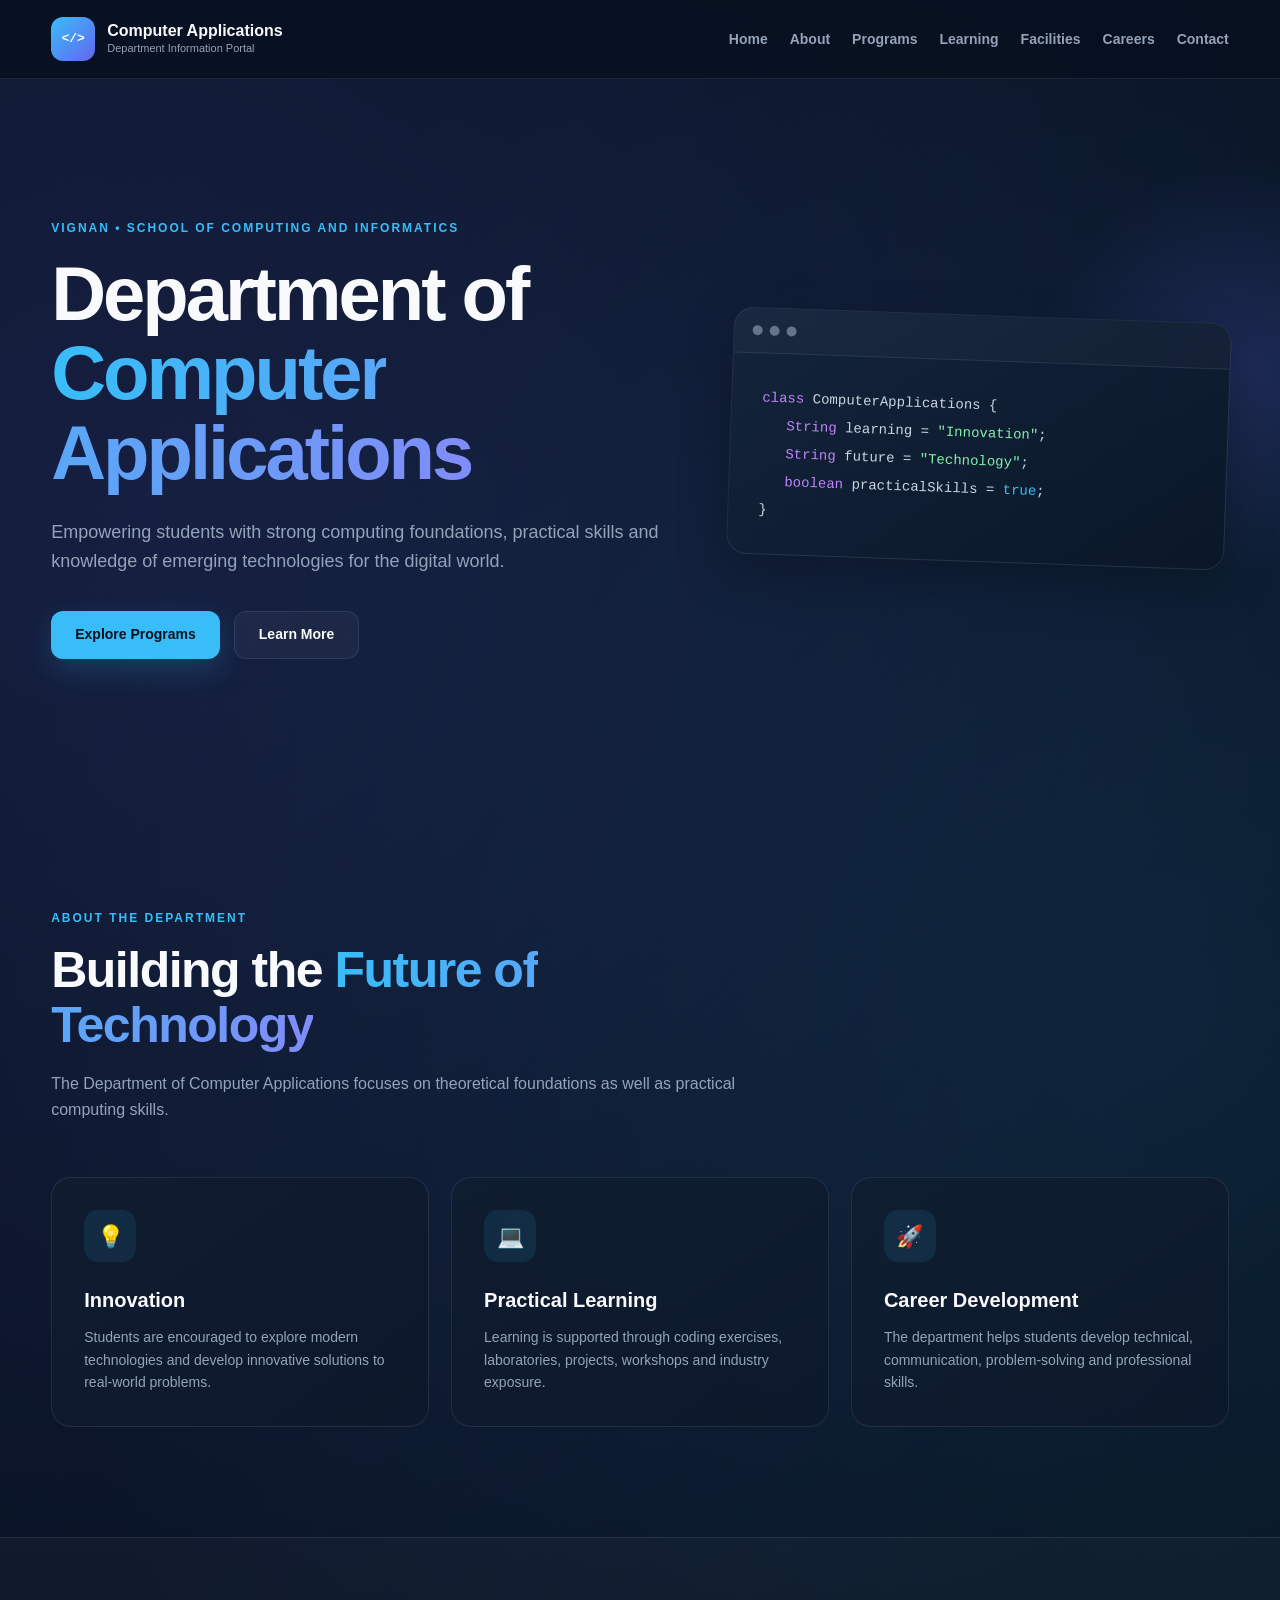
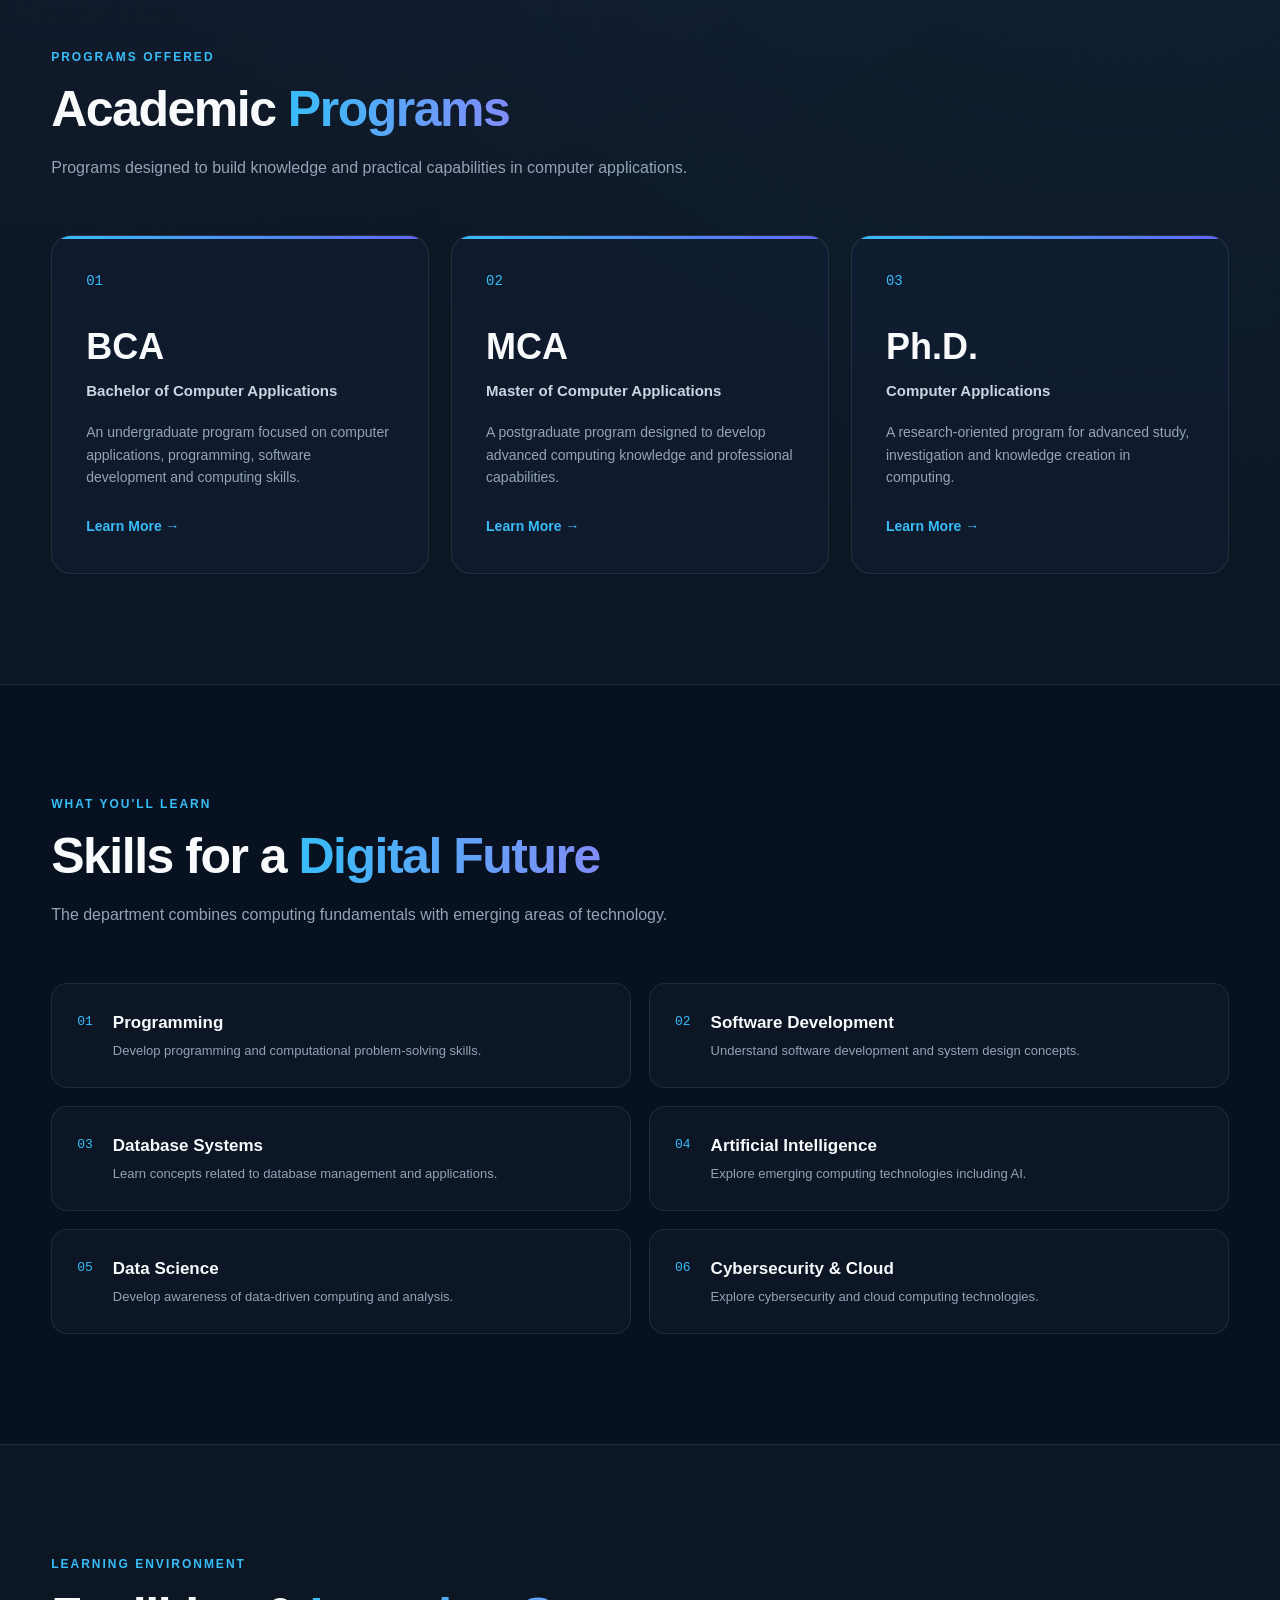
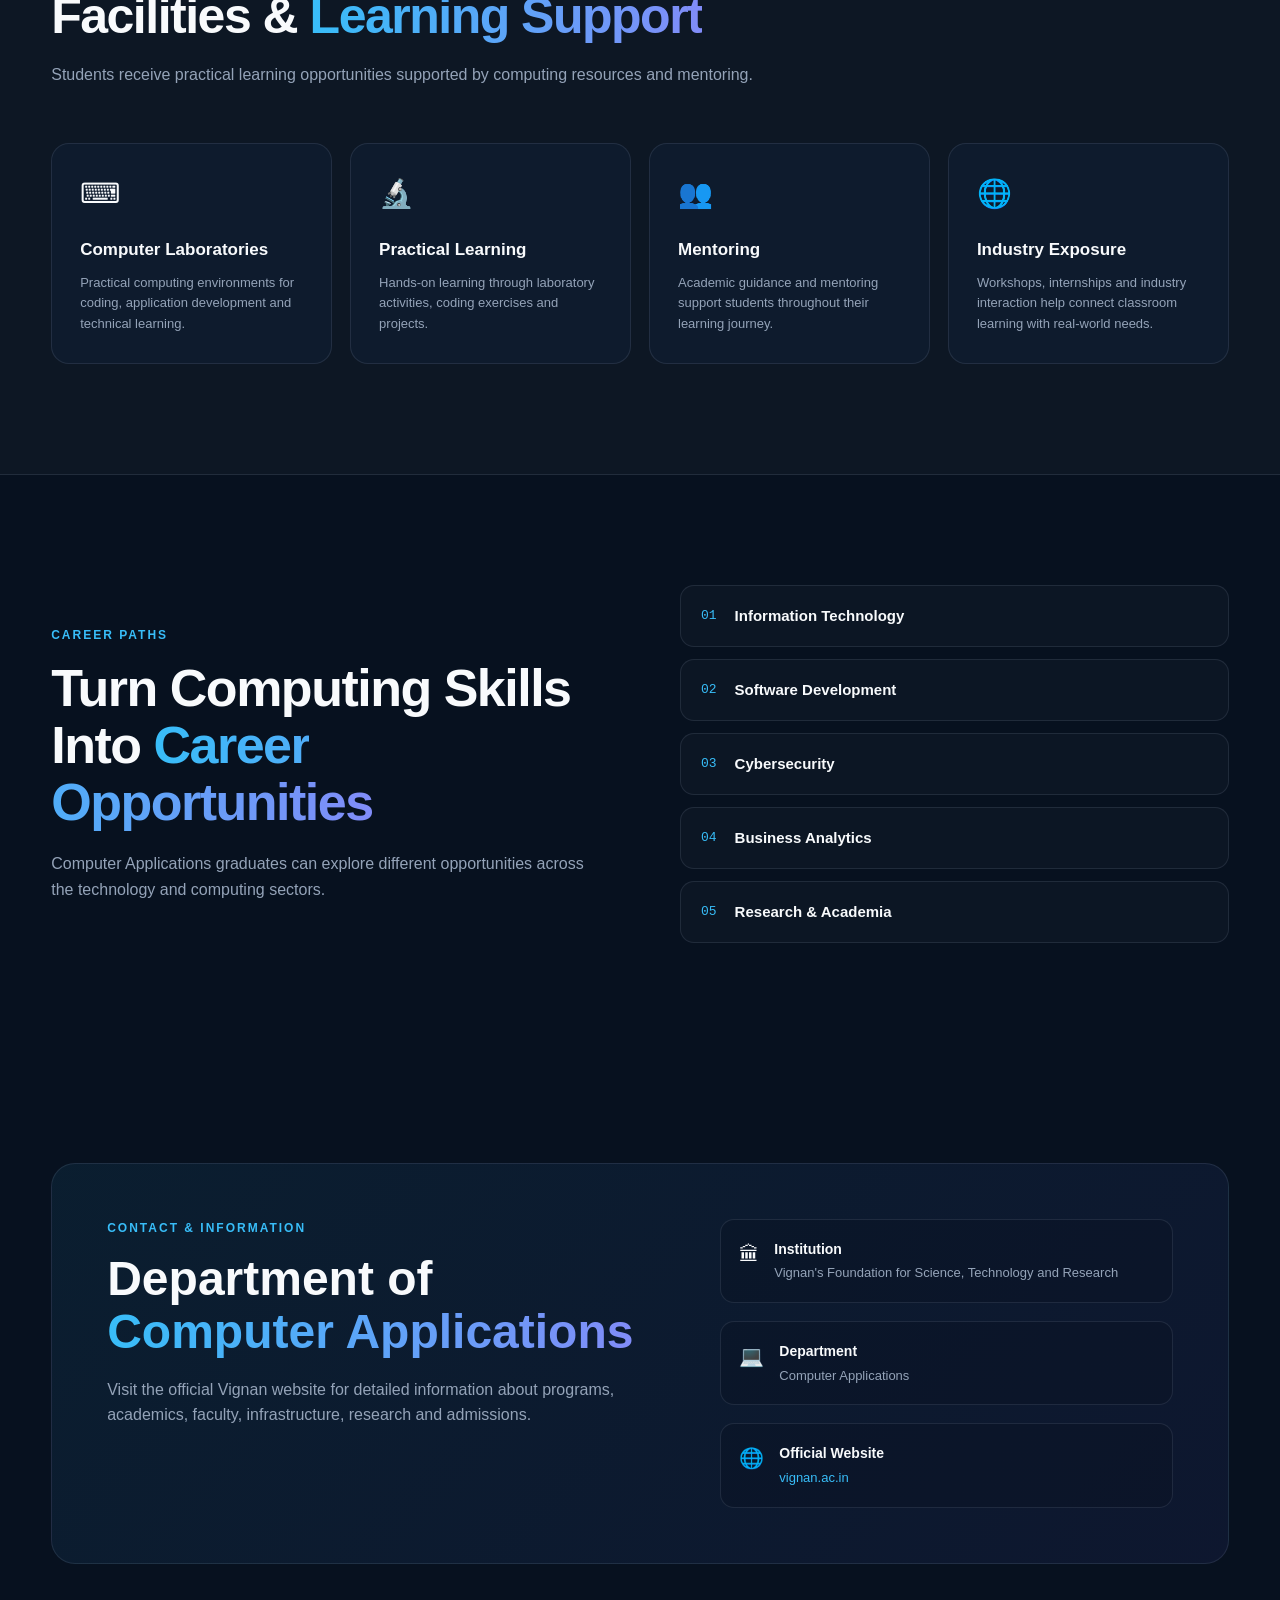
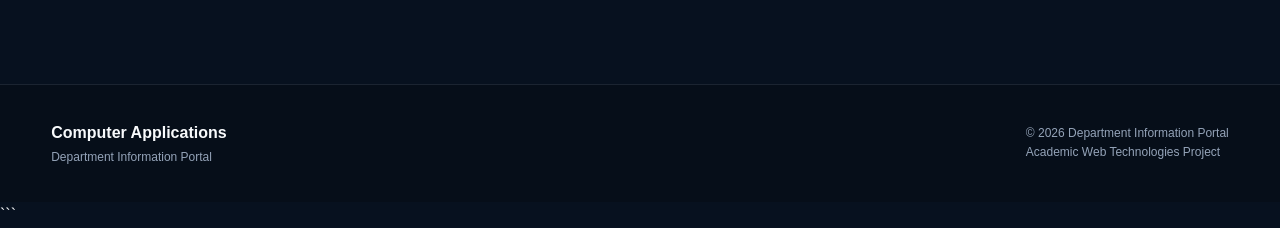
==== index.html @ d832e62a "Add files via upload" ====
<!DOCTYPE html>
<html lang="en">
<head>
    <meta charset="UTF-8">
    <meta name="viewport" content="width=device-width, initial-scale=1.0">

    <title>Department of Computer Applications | Vignan</title>

    <meta name="description"
          content="Department Information Portal for the Department of Computer Applications at Vignan.">

    <link rel="stylesheet" href="style.css">
</head>

<body>

    <!-- ================= HEADER ================= -->
    <header class="header">

        <div class="container nav-container">

            <div class="logo">
                <span class="logo-icon">&lt;/&gt;</span>
                <div>
                    <h2>Computer Applications</h2>
                    <p>Department Information Portal</p>
                </div>
            </div>

            <nav class="navbar">
                <a href="#home">Home</a>
                <a href="#about">About</a>
                <a href="#programs">Programs</a>
                <a href="#learning">Learning</a>
                <a href="#facilities">Facilities</a>
                <a href="#careers">Careers</a>
                <a href="#contact">Contact</a>
            </nav>

        </div>

    </header>


    <!-- ================= HERO SECTION ================= -->
    <main>

        <section id="home" class="hero">

            <div class="container hero-content">

                <div class="hero-text">

                    <p class="small-heading">VIGNAN • SCHOOL OF COMPUTING AND INFORMATICS</p>

                    <h1>
                        Department of
                        <span>Computer Applications</span>
                    </h1>

                    <p class="hero-description">
                        Empowering students with strong computing foundations,
                        practical skills and knowledge of emerging technologies
                        for the digital world.
                    </p>

                    <div class="hero-buttons">
                        <a href="#programs" class="btn primary-btn">
                            Explore Programs
                        </a>

                        <a href="#about" class="btn secondary-btn">
                            Learn More
                        </a>
                    </div>

                </div>


                <div class="hero-card">

                    <div class="code-window">

                        <div class="window-top">
                            <span></span>
                            <span></span>
                            <span></span>
                        </div>

                        <div class="code-content">
                            <p><span class="code-keyword">class</span> ComputerApplications {</p>

                            <p class="indent">
                                <span class="code-keyword">String</span> learning =
                                <span class="code-string">"Innovation"</span>;
                            </p>

                            <p class="indent">
                                <span class="code-keyword">String</span> future =
                                <span class="code-string">"Technology"</span>;
                            </p>

                            <p class="indent">
                                <span class="code-keyword">boolean</span> practicalSkills =
                                <span class="code-value">true</span>;
                            </p>

                            <p>}</p>
                        </div>

                    </div>

                </div>

            </div>

        </section>


        <!-- ================= ABOUT SECTION ================= -->
        <section id="about" class="section">

            <div class="container">

                <div class="section-heading">
                    <p class="section-label">ABOUT THE DEPARTMENT</p>
                    <h2>Building the <span>Future of Technology</span></h2>
                    <p>
                        The Department of Computer Applications focuses on
                        theoretical foundations as well as practical computing skills.
                    </p>
                </div>


                <div class="about-grid">

                    <div class="about-card">

                        <div class="icon-box">💡</div>

                        <h3>Innovation</h3>

                        <p>
                            Students are encouraged to explore modern technologies
                            and develop innovative solutions to real-world problems.
                        </p>

                    </div>


                    <div class="about-card">

                        <div class="icon-box">💻</div>

                        <h3>Practical Learning</h3>

                        <p>
                            Learning is supported through coding exercises, laboratories,
                            projects, workshops and industry exposure.
                        </p>

                    </div>


                    <div class="about-card">

                        <div class="icon-box">🚀</div>

                        <h3>Career Development</h3>

                        <p>
                            The department helps students develop technical,
                            communication, problem-solving and professional skills.
                        </p>

                    </div>

                </div>

            </div>

        </section>


        <!-- ================= PROGRAMS SECTION ================= -->
        <section id="programs" class="section dark-section">

            <div class="container">

                <div class="section-heading">
                    <p class="section-label">PROGRAMS OFFERED</p>

                    <h2>Academic <span>Programs</span></h2>

                    <p>
                        Programs designed to build knowledge and practical
                        capabilities in computer applications.
                    </p>
                </div>


                <div class="program-grid">

                    <article class="program-card">

                        <div class="program-number">01</div>

                        <h3>BCA</h3>

                        <h4>Bachelor of Computer Applications</h4>

                        <p>
                            An undergraduate program focused on computer applications,
                            programming, software development and computing skills.
                        </p>

                        <a href="#contact">Learn More →</a>

                    </article>


                    <article class="program-card">

                        <div class="program-number">02</div>

                        <h3>MCA</h3>

                        <h4>Master of Computer Applications</h4>

                        <p>
                            A postgraduate program designed to develop advanced
                            computing knowledge and professional capabilities.
                        </p>

                        <a href="#contact">Learn More →</a>

                    </article>


                    <article class="program-card">

                        <div class="program-number">03</div>

                        <h3>Ph.D.</h3>

                        <h4>Computer Applications</h4>

                        <p>
                            A research-oriented program for advanced study,
                            investigation and knowledge creation in computing.
                        </p>

                        <a href="#contact">Learn More →</a>

                    </article>

                </div>

            </div>

        </section>


        <!-- ================= LEARNING SECTION ================= -->
        <section id="learning" class="section">

            <div class="container">

                <div class="section-heading">
                    <p class="section-label">WHAT YOU'LL LEARN</p>

                    <h2>Skills for a <span>Digital Future</span></h2>

                    <p>
                        The department combines computing fundamentals with
                        emerging areas of technology.
                    </p>
                </div>


                <div class="skills-grid">

                    <div class="skill-item">
                        <span>01</span>
                        <div>
                            <h3>Programming</h3>
                            <p>Develop programming and computational problem-solving skills.</p>
                        </div>
                    </div>


                    <div class="skill-item">
                        <span>02</span>
                        <div>
                            <h3>Software Development</h3>
                            <p>Understand software development and system design concepts.</p>
                        </div>
                    </div>


                    <div class="skill-item">
                        <span>03</span>
                        <div>
                            <h3>Database Systems</h3>
                            <p>Learn concepts related to database management and applications.</p>
                        </div>
                    </div>


                    <div class="skill-item">
                        <span>04</span>
                        <div>
                            <h3>Artificial Intelligence</h3>
                            <p>Explore emerging computing technologies including AI.</p>
                        </div>
                    </div>


                    <div class="skill-item">
                        <span>05</span>
                        <div>
                            <h3>Data Science</h3>
                            <p>Develop awareness of data-driven computing and analysis.</p>
                        </div>
                    </div>


                    <div class="skill-item">
                        <span>06</span>
                        <div>
                            <h3>Cybersecurity & Cloud</h3>
                            <p>Explore cybersecurity and cloud computing technologies.</p>
                        </div>
                    </div>

                </div>

            </div>

        </section>


        <!-- ================= FACILITIES SECTION ================= -->
        <section id="facilities" class="section dark-section">

            <div class="container">

                <div class="section-heading">
                    <p class="section-label">LEARNING ENVIRONMENT</p>

                    <h2>Facilities & <span>Learning Support</span></h2>

                    <p>
                        Students receive practical learning opportunities supported
                        by computing resources and mentoring.
                    </p>
                </div>


                <div class="facility-grid">

                    <div class="facility-card">
                        <div class="facility-icon">⌨</div>
                        <h3>Computer Laboratories</h3>
                        <p>
                            Practical computing environments for coding,
                            application development and technical learning.
                        </p>
                    </div>


                    <div class="facility-card">
                        <div class="facility-icon">🔬</div>
                        <h3>Practical Learning</h3>
                        <p>
                            Hands-on learning through laboratory activities,
                            coding exercises and projects.
                        </p>
                    </div>


                    <div class="facility-card">
                        <div class="facility-icon">👥</div>
                        <h3>Mentoring</h3>
                        <p>
                            Academic guidance and mentoring support students
                            throughout their learning journey.
                        </p>
                    </div>


                    <div class="facility-card">
                        <div class="facility-icon">🌐</div>
                        <h3>Industry Exposure</h3>
                        <p>
                            Workshops, internships and industry interaction
                            help connect classroom learning with real-world needs.
                        </p>
                    </div>

                </div>

            </div>

        </section>


        <!-- ================= CAREERS SECTION ================= -->
        <section id="careers" class="section">

            <div class="container">

                <div class="career-content">

                    <div class="career-text">

                        <p class="section-label">CAREER PATHS</p>

                        <h2>
                            Turn Computing Skills Into
                            <span>Career Opportunities</span>
                        </h2>

                        <p>
                            Computer Applications graduates can explore different
                            opportunities across the technology and computing sectors.
                        </p>

                    </div>


                    <div class="career-list">

                        <div class="career-item">
                            <span>01</span>
                            <strong>Information Technology</strong>
                        </div>

                        <div class="career-item">
                            <span>02</span>
                            <strong>Software Development</strong>
                        </div>

                        <div class="career-item">
                            <span>03</span>
                            <strong>Cybersecurity</strong>
                        </div>

                        <div class="career-item">
                            <span>04</span>
                            <strong>Business Analytics</strong>
                        </div>

                        <div class="career-item">
                            <span>05</span>
                            <strong>Research & Academia</strong>
                        </div>

                    </div>

                </div>

            </div>

        </section>


        <!-- ================= CONTACT SECTION ================= -->
        <section id="contact" class="section contact-section">

            <div class="container">

                <div class="contact-box">

                    <div>

                        <p class="section-label">CONTACT & INFORMATION</p>

                        <h2>Department of <span>Computer Applications</span></h2>

                        <p>
                            Visit the official Vignan website for detailed
                            information about programs, academics, faculty,
                            infrastructure, research and admissions.
                        </p>

                    </div>


                    <div class="contact-details">

                        <div class="contact-item">
                            <span>🏛</span>
                            <div>
                                <strong>Institution</strong>
                                <p>Vignan's Foundation for Science, Technology and Research</p>
                            </div>
                        </div>


                        <div class="contact-item">
                            <span>💻</span>
                            <div>
                                <strong>Department</strong>
                                <p>Computer Applications</p>
                            </div>
                        </div>


                        <div class="contact-item">
                            <span>🌐</span>
                            <div>
                                <strong>Official Website</strong>
                                <p>
                                    <a href="https://vignan.ac.in/"
                                       target="_blank"
                                       rel="noopener">
                                        vignan.ac.in
                                    </a>
                                </p>
                            </div>
                        </div>

                    </div>

                </div>

            </div>

        </section>

    </main>


    <!-- ================= FOOTER ================= -->
    <footer class="footer">

        <div class="container footer-content">

            <div>
                <h3>Computer Applications</h3>
                <p>Department Information Portal</p>
            </div>

            <div>
                <p>
                    © 2026 Department Information Portal
                </p>
                <p>
                    Academic Web Technologies Project
                </p>
            </div>

        </div>

    </footer>

</body>
</html>
```
---- style.css ----
/* =====================================================
   DEPARTMENT INFORMATION PORTAL
   HTML + CSS PROJECT
   ===================================================== */


/* ================= ROOT VARIABLES ================= */

:root {
    --bg: #07111f;
    --bg-light: #0b1729;
    --card: #101d30;
    --card-light: #14243b;

    --primary: #38bdf8;
    --secondary: #6366f1;

    --text: #f8fafc;
    --muted: #94a3b8;

    --border: rgba(148, 163, 184, 0.15);

    --max-width: 1180px;

    --radius: 20px;

    --shadow:
        0 20px 50px rgba(0, 0, 0, 0.25);
}


/* ================= RESET ================= */

* {
    margin: 0;
    padding: 0;
    box-sizing: border-box;
}


html {
    scroll-behavior: smooth;
}


body {
    font-family:
        Inter,
        "Segoe UI",
        Roboto,
        Arial,
        sans-serif;

    background:
        radial-gradient(
            circle at 10% 10%,
            rgba(99, 102, 241, 0.16),
            transparent 30%
        ),
        radial-gradient(
            circle at 90% 20%,
            rgba(56, 189, 248, 0.10),
            transparent 28%
        ),
        var(--bg);

    color: var(--text);

    line-height: 1.6;

    overflow-x: hidden;
}


a {
    text-decoration: none;
    color: inherit;
}


img {
    max-width: 100%;
    display: block;
}


.container {
    width: min(92%, var(--max-width));
    margin: auto;
}


/* ================= HEADER ================= */

.header {
    position: sticky;
    top: 0;
    z-index: 1000;

    background: rgba(7, 17, 31, 0.88);

    backdrop-filter: blur(16px);

    border-bottom: 1px solid var(--border);
}


.nav-container {
    min-height: 78px;

    display: flex;
    align-items: center;
    justify-content: space-between;

    gap: 30px;
}


/* Logo */

.logo {
    display: flex;
    align-items: center;
    gap: 12px;
}


.logo-icon {
    width: 44px;
    height: 44px;

    display: grid;
    place-items: center;

    border-radius: 12px;

    background:
        linear-gradient(
            135deg,
            var(--primary),
            var(--secondary)
        );

    color: white;

    font-weight: 800;

    font-family: monospace;
}


.logo h2 {
    font-size: 16px;
    line-height: 1.2;
}


.logo p {
    color: var(--muted);
    font-size: 11px;
}


/* Navigation */

.navbar {
    display: flex;
    align-items: center;
    gap: 22px;
}


.navbar a {
    color: var(--muted);

    font-size: 14px;
    font-weight: 600;

    transition:
        color 0.3s ease,
        transform 0.3s ease;
}


.navbar a:hover {
    color: var(--primary);
    transform: translateY(-2px);
}


/* ================= HERO ================= */

.hero {
    min-height: 720px;

    display: flex;
    align-items: center;

    position: relative;

    padding: 90px 0;
}


.hero::before {
    content: "";

    position: absolute;

    width: 420px;
    height: 420px;

    top: 80px;
    right: -180px;

    background:
        radial-gradient(
            circle,
            rgba(99, 102, 241, 0.20),
            transparent 70%
        );

    pointer-events: none;
}


.hero-content {
    display: grid;

    grid-template-columns:
        1.1fr
        0.9fr;

    align-items: center;

    gap: 70px;
}


.small-heading,
.section-label {
    color: var(--primary);

    font-size: 12px;

    font-weight: 800;

    letter-spacing: 2px;

    margin-bottom: 15px;
}


.hero h1 {
    font-size: clamp(42px, 6vw, 76px);

    line-height: 1.05;

    letter-spacing: -3px;

    margin-bottom: 25px;
}


.hero h1 span,
.section-heading span,
.career-text span,
.contact-box h2 span {
    background:
        linear-gradient(
            90deg,
            var(--primary),
            #818cf8
        );

    -webkit-background-clip: text;
    background-clip: text;

    color: transparent;
}


.hero-description {
    max-width: 620px;

    color: var(--muted);

    font-size: 18px;

    margin-bottom: 35px;
}


/* Buttons */

.hero-buttons {
    display: flex;

    flex-wrap: wrap;

    gap: 14px;
}


.btn {
    display: inline-flex;

    align-items: center;
    justify-content: center;

    min-height: 48px;

    padding: 0 24px;

    border-radius: 12px;

    font-size: 14px;

    font-weight: 700;

    transition:
        transform 0.3s ease,
        box-shadow 0.3s ease;
}


.btn:hover {
    transform: translateY(-3px);
}


.primary-btn {
    background: var(--primary);

    color: #03111d;

    box-shadow:
        0 10px 30px rgba(56, 189, 248, 0.20);
}


.secondary-btn {
    border: 1px solid var(--border);

    background: rgba(255, 255, 255, 0.04);

    color: var(--text);
}


/* Code Card */

.hero-card {
    position: relative;
}


.code-window {
    background:
        linear-gradient(
            145deg,
            rgba(20, 36, 59, 0.96),
            rgba(10, 23, 40, 0.96)
        );

    border: 1px solid var(--border);

    border-radius: 20px;

    box-shadow: var(--shadow);

    overflow: hidden;

    transform: rotate(2deg);

    transition: transform 0.4s ease;
}


.code-window:hover {
    transform: rotate(0deg) translateY(-5px);
}


.window-top {
    height: 45px;

    display: flex;

    align-items: center;

    gap: 7px;

    padding: 0 18px;

    border-bottom: 1px solid var(--border);

    background: rgba(255, 255, 255, 0.025);
}


.window-top span {
    width: 10px;
    height: 10px;

    border-radius: 50%;

    background: #64748b;
}


.code-content {
    padding: 30px;

    font-family:
        "Courier New",
        monospace;

    font-size: 14px;

    color: #cbd5e1;

    line-height: 2;
}


.code-keyword {
    color: #c084fc;
}


.code-string {
    color: #86efac;
}


.code-value {
    color: #38bdf8;
}


.indent {
    padding-left: 25px;
}


/* ================= GENERAL SECTION ================= */

.section {
    padding: 110px 0;
}


.dark-section {
    background:
        rgba(255, 255, 255, 0.025);

    border-top: 1px solid var(--border);

    border-bottom: 1px solid var(--border);
}


.section-heading {
    max-width: 720px;

    margin-bottom: 55px;
}


.section-heading h2 {
    font-size: clamp(32px, 5vw, 50px);

    line-height: 1.1;

    letter-spacing: -1.5px;

    margin-bottom: 18px;
}


.section-heading > p:last-child {
    color: var(--muted);

    font-size: 16px;
}


/* ================= ABOUT ================= */

.about-grid {
    display: grid;

    grid-template-columns:
        repeat(3, 1fr);

    gap: 22px;
}


.about-card {
    padding: 32px;

    background:
        linear-gradient(
            145deg,
            rgba(16, 29, 48, 0.90),
            rgba(12, 25, 43, 0.90)
        );

    border: 1px solid var(--border);

    border-radius: var(--radius);

    transition:
        transform 0.3s ease,
        border-color 0.3s ease;
}


.about-card:hover {
    transform: translateY(-8px);

    border-color:
        rgba(56, 189, 248, 0.35);
}


.icon-box {
    width: 52px;
    height: 52px;

    display: grid;
    place-items: center;

    margin-bottom: 22px;

    border-radius: 14px;

    background:
        rgba(56, 189, 248, 0.10);

    font-size: 22px;
}


.about-card h3 {
    margin-bottom: 10px;

    font-size: 20px;
}


.about-card p {
    color: var(--muted);

    font-size: 14px;
}


/* ================= PROGRAMS ================= */

.program-grid {
    display: grid;

    grid-template-columns:
        repeat(3, 1fr);

    gap: 22px;
}


.program-card {
    position: relative;

    padding: 34px;

    background:
        rgba(16, 29, 48, 0.75);

    border: 1px solid var(--border);

    border-radius: var(--radius);

    overflow: hidden;

    transition:
        transform 0.3s ease,
        border-color 0.3s ease;
}


.program-card::before {
    content: "";

    position: absolute;

    left: 0;
    top: 0;

    width: 100%;
    height: 3px;

    background:
        linear-gradient(
            90deg,
            var(--primary),
            var(--secondary)
        );
}


.program-card:hover {
    transform: translateY(-8px);

    border-color:
        rgba(99, 102, 241, 0.45);
}


.program-number {
    color: var(--primary);

    font-family: monospace;

    font-size: 14px;

    margin-bottom: 25px;
}


.program-card h3 {
    font-size: 36px;

    margin-bottom: 4px;
}


.program-card h4 {
    font-size: 15px;

    color: #cbd5e1;

    margin-bottom: 18px;
}


.program-card p {
    color: var(--muted);

    font-size: 14px;

    margin-bottom: 25px;
}


.program-card a {
    color: var(--primary);

    font-size: 14px;

    font-weight: 700;
}


/* ================= LEARNING ================= */

.skills-grid {
    display: grid;

    grid-template-columns:
        repeat(2, 1fr);

    gap: 18px;
}


.skill-item {
    display: flex;

    align-items: flex-start;

    gap: 20px;

    padding: 25px;

    border: 1px solid var(--border);

    border-radius: 16px;

    background:
        rgba(255, 255, 255, 0.025);

    transition:
        transform 0.3s ease,
        background 0.3s ease;
}


.skill-item:hover {
    transform: translateX(5px);

    background:
        rgba(56, 189, 248, 0.05);
}


.skill-item > span {
    color: var(--primary);

    font-family: monospace;

    font-size: 13px;

    padding-top: 3px;
}


.skill-item h3 {
    font-size: 17px;

    margin-bottom: 5px;
}


.skill-item p {
    color: var(--muted);

    font-size: 13px;
}


/* ================= FACILITIES ================= */

.facility-grid {
    display: grid;

    grid-template-columns:
        repeat(4, 1fr);

    gap: 18px;
}


.facility-card {
    padding: 28px;

    background:
        rgba(16, 29, 48, 0.85);

    border: 1px solid var(--border);

    border-radius: 18px;

    transition:
        transform 0.3s ease;
}


.facility-card:hover {
    transform: translateY(-6px);
}


.facility-icon {
    font-size: 28px;

    margin-bottom: 20px;
}


.facility-card h3 {
    font-size: 17px;

    margin-bottom: 9px;
}


.facility-card p {
    color: var(--muted);

    font-size: 13px;
}


/* ================= CAREERS ================= */

.career-content {
    display: grid;

    grid-template-columns:
        1fr 1fr;

    gap: 80px;

    align-items: center;
}


.career-text h2 {
    font-size: clamp(32px, 5vw, 52px);

    line-height: 1.1;

    letter-spacing: -1.5px;

    margin-bottom: 20px;
}


.career-text > p:last-child {
    color: var(--muted);

    font-size: 16px;
}


.career-list {
    display: flex;

    flex-direction: column;

    gap: 12px;
}


.career-item {
    display: flex;

    align-items: center;

    gap: 18px;

    padding: 18px 20px;

    border: 1px solid var(--border);

    border-radius: 14px;

    background:
        rgba(255, 255, 255, 0.025);
}


.career-item span {
    color: var(--primary);

    font-family: monospace;

    font-size: 13px;
}


.career-item strong {
    font-size: 15px;
}


/* ================= CONTACT ================= */

.contact-section {
    padding-bottom: 120px;
}


.contact-box {
    display: grid;

    grid-template-columns:
        1.1fr
        0.9fr;

    gap: 60px;

    padding: 55px;

    background:
        linear-gradient(
            135deg,
            rgba(56, 189, 248, 0.08),
            rgba(99, 102, 241, 0.08)
        );

    border: 1px solid var(--border);

    border-radius: 24px;
}


.contact-box h2 {
    font-size: clamp(30px, 4vw, 48px);

    line-height: 1.1;

    margin-bottom: 18px;
}


.contact-box > div:first-child > p:last-child {
    color: var(--muted);

    max-width: 600px;
}


.contact-details {
    display: flex;

    flex-direction: column;

    gap: 18px;
}


.contact-item {
    display: flex;

    gap: 15px;

    padding: 18px;

    background:
        rgba(0, 0, 0, 0.12);

    border: 1px solid var(--border);

    border-radius: 14px;
}


.contact-item > span {
    font-size: 20px;
}


.contact-item strong {
    display: block;

    font-size: 14px;

    margin-bottom: 3px;
}


.contact-item p {
    color: var(--muted);

    font-size: 13px;
}


.contact-item a {
    color: var(--primary);
}


/* ================= FOOTER ================= */

.footer {
    border-top: 1px solid var(--border);

    padding: 35px 0;

    background:
        rgba(0, 0, 0, 0.20);
}


.footer-content {
    display: flex;

    align-items: center;

    justify-content: space-between;

    gap: 30px;
}


.footer h3 {
    font-size: 16px;

    margin-bottom: 3px;
}


.footer p {
    color: var(--muted);

    font-size: 12px;
}


/* ================= RESPONSIVE DESIGN ================= */

@media (max-width: 1000px) {

    .navbar {
        gap: 12px;
    }

    .navbar a {
        font-size: 12px;
    }


    .hero-content {
        grid-template-columns: 1fr;

        gap: 50px;
    }


    .hero {
        min-height: auto;
    }


    .hero-card {
        max-width: 650px;
    }


    .facility-grid {
        grid-template-columns:
            repeat(2, 1fr);
    }


    .career-content {
        grid-template-columns: 1fr;

        gap: 45px;
    }

}


@media (max-width: 760px) {

    .header {
        position: relative;
    }


    .nav-container {
        padding: 18px 0;

        flex-direction: column;

        align-items: flex-start;
    }


    .navbar {
        width: 100%;

        overflow-x: auto;

        padding-bottom: 5px;

        justify-content: flex-start;
    }


    .navbar a {
        white-space: nowrap;

        font-size: 13px;
    }


    .hero {
        padding: 70px 0;
    }


    .hero h1 {
        font-size: 48px;

        letter-spacing: -2px;
    }


    .hero-description {
        font-size: 16px;
    }


    .section {
        padding: 80px 0;
    }


    .about-grid,
    .program-grid,
    .skills-grid {
        grid-template-columns: 1fr;
    }


    .facility-grid {
        grid-template-columns: 1fr;
    }


    .contact-box {
        grid-template-columns: 1fr;

        padding: 30px;

        gap: 35px;
    }


    .footer-content {
        flex-direction: column;

        align-items: flex-start;
    }

}


@media (max-width: 480px) {

    .logo h2 {
        font-size: 14px;
    }


    .hero h1 {
        font-size: 40px;
    }


    .hero-buttons {
        flex-direction: column;
    }


    .btn {
        width: 100%;
    }


    .code-content {
        padding: 20px;

        font-size: 11px;

        overflow-x: auto;
    }


    .section-heading h2 {
        font-size: 34px;
    }


    .contact-box h2 {
        font-size: 32px;
    }

}
    .program-card-link {
        color: var(--primary);
        font-size: 14px;
        font-weight: 700;
}

    .program-card-link:hover {
        text-decoration: underline;
}
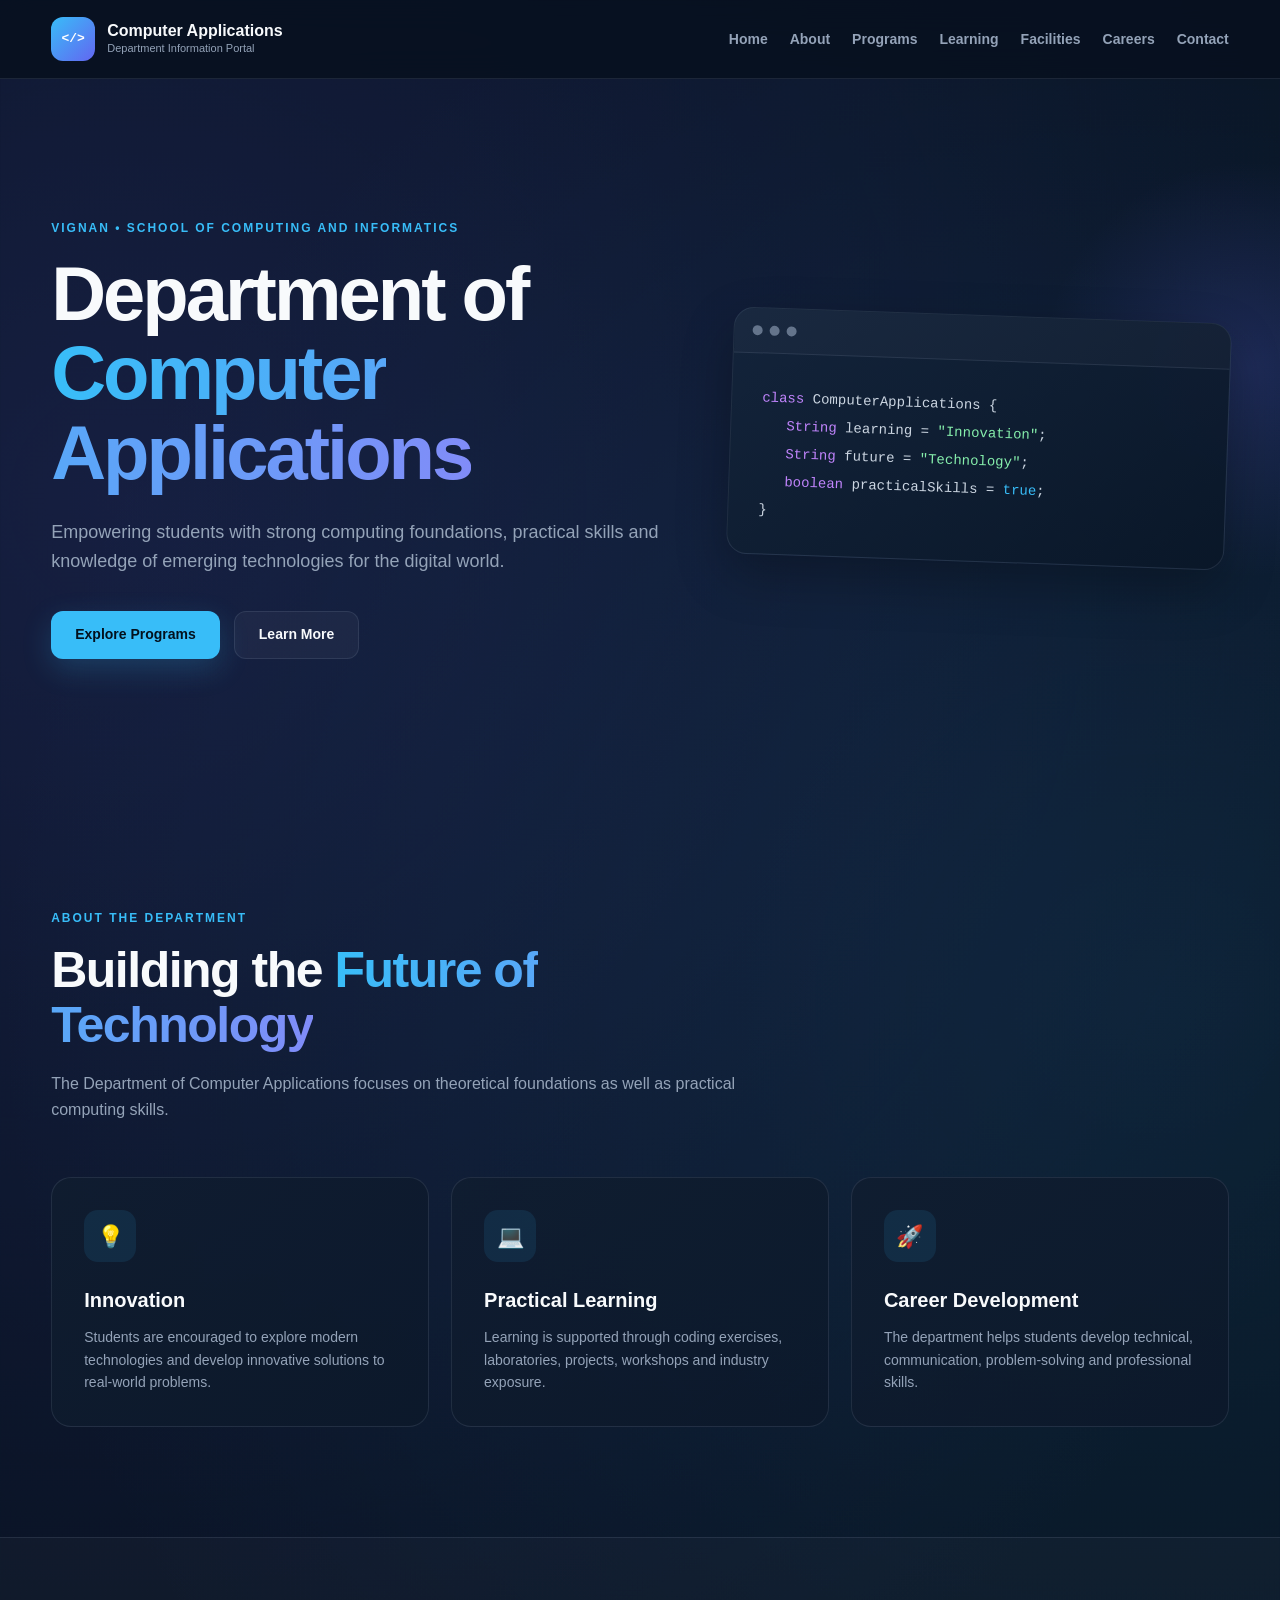
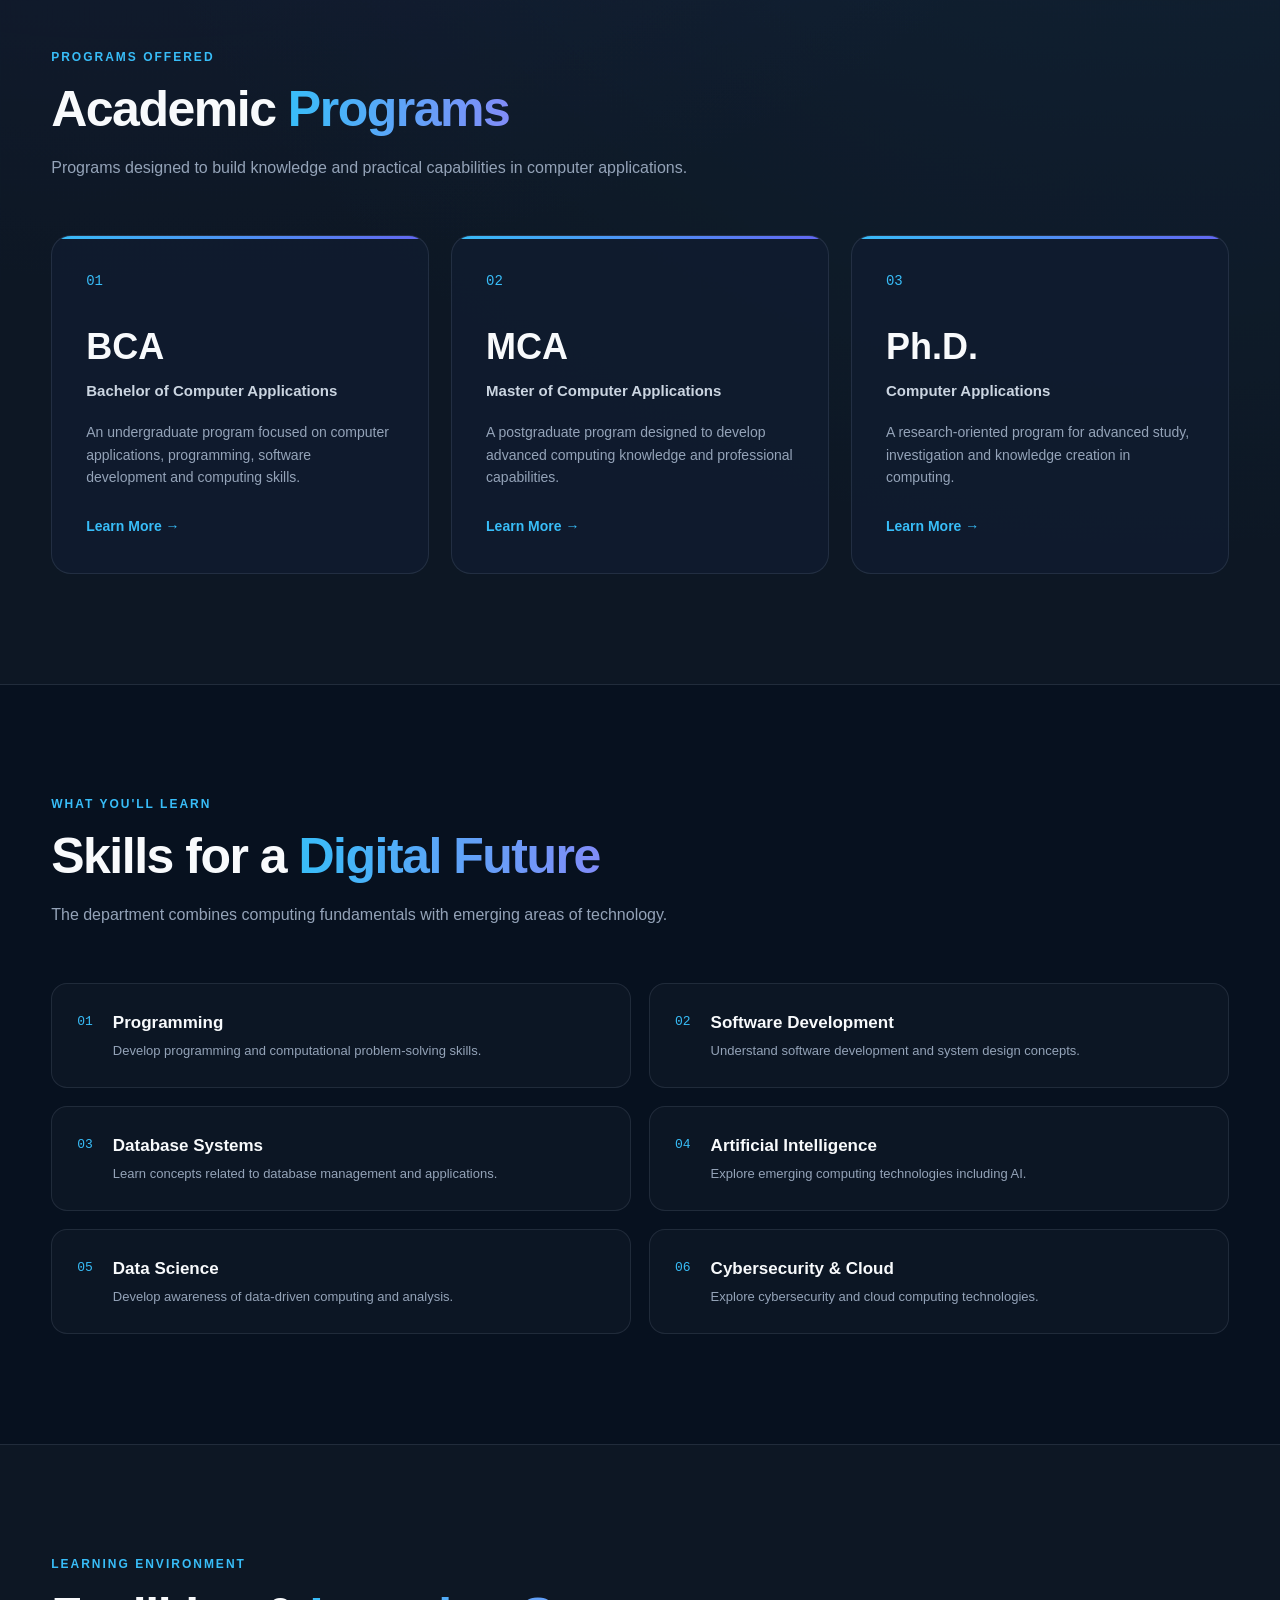
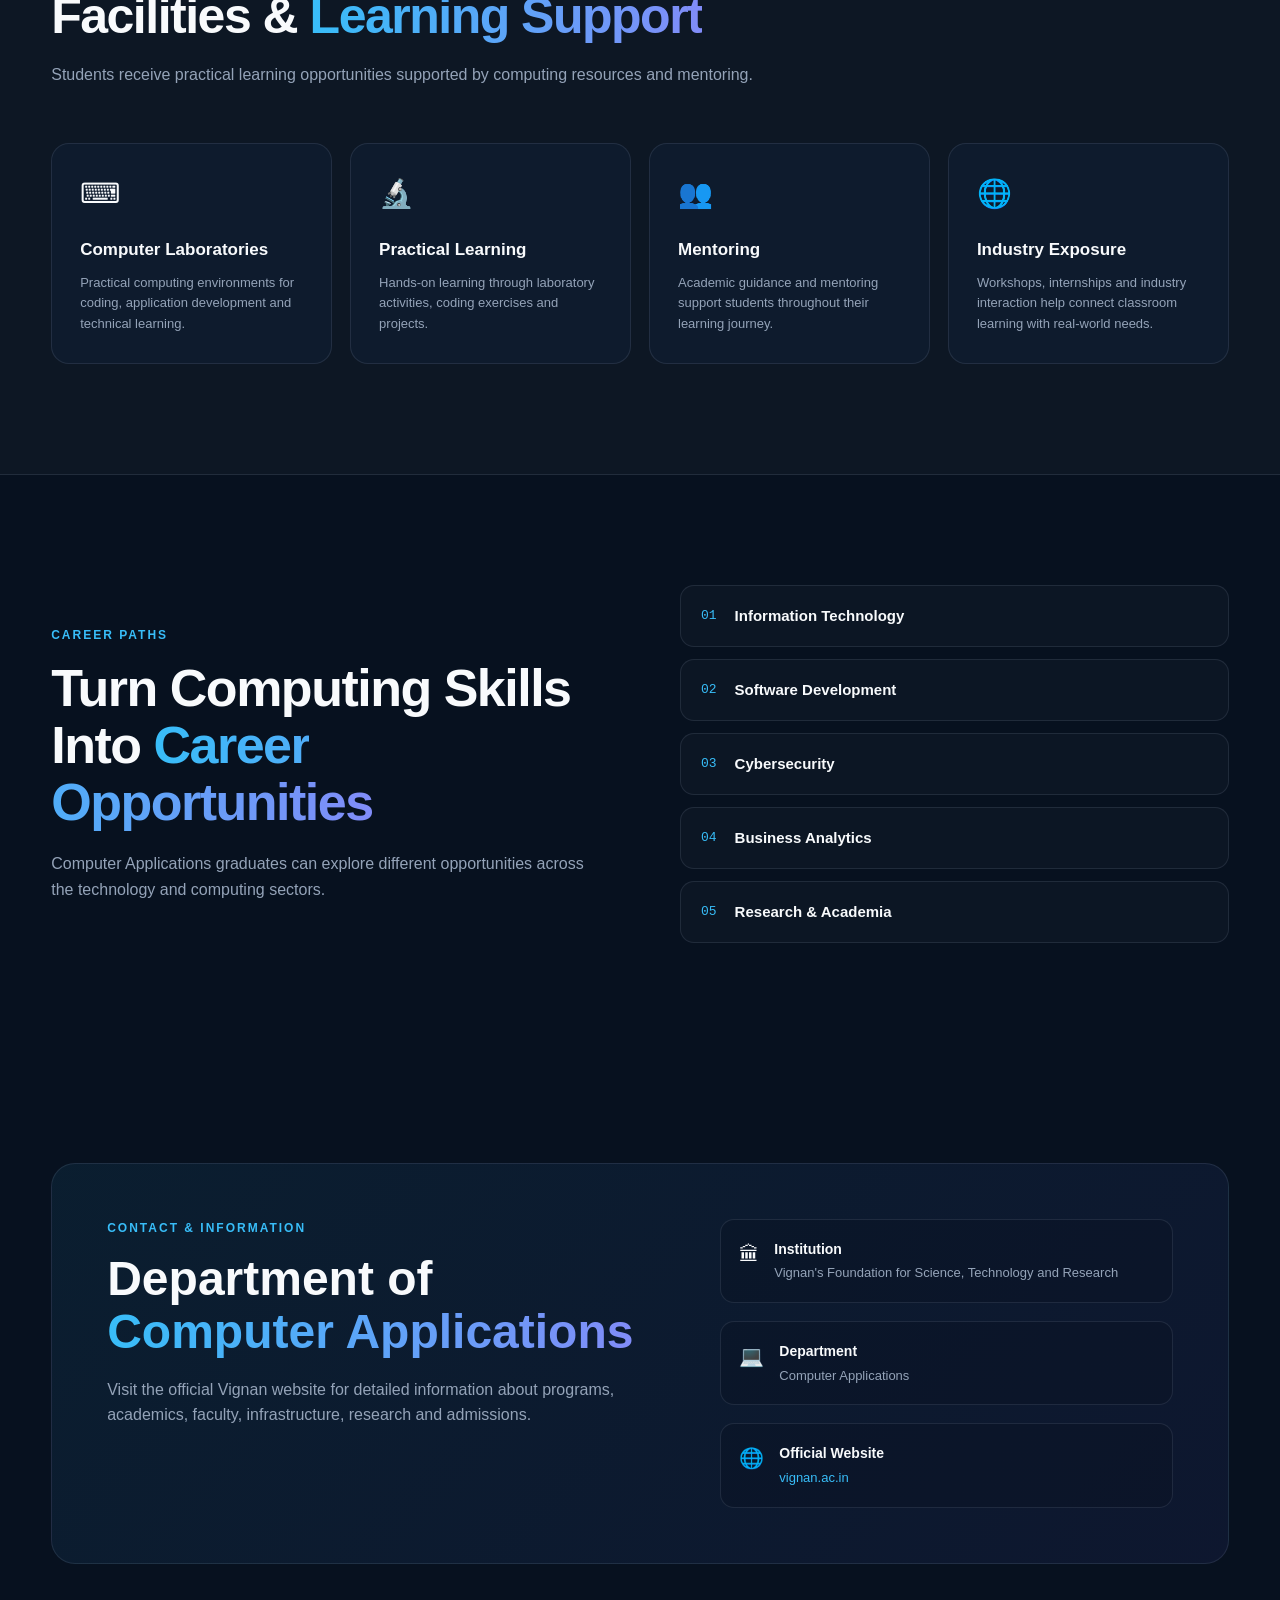
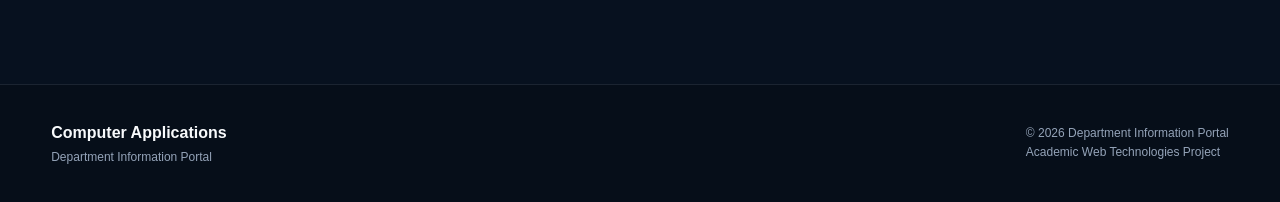
==== commit 0dbc7ca8: "Update index.html" ====
--- a/index.html
+++ b/index.html
@@ -557,4 +557,3 @@
 
 </body>
 </html>
-```
